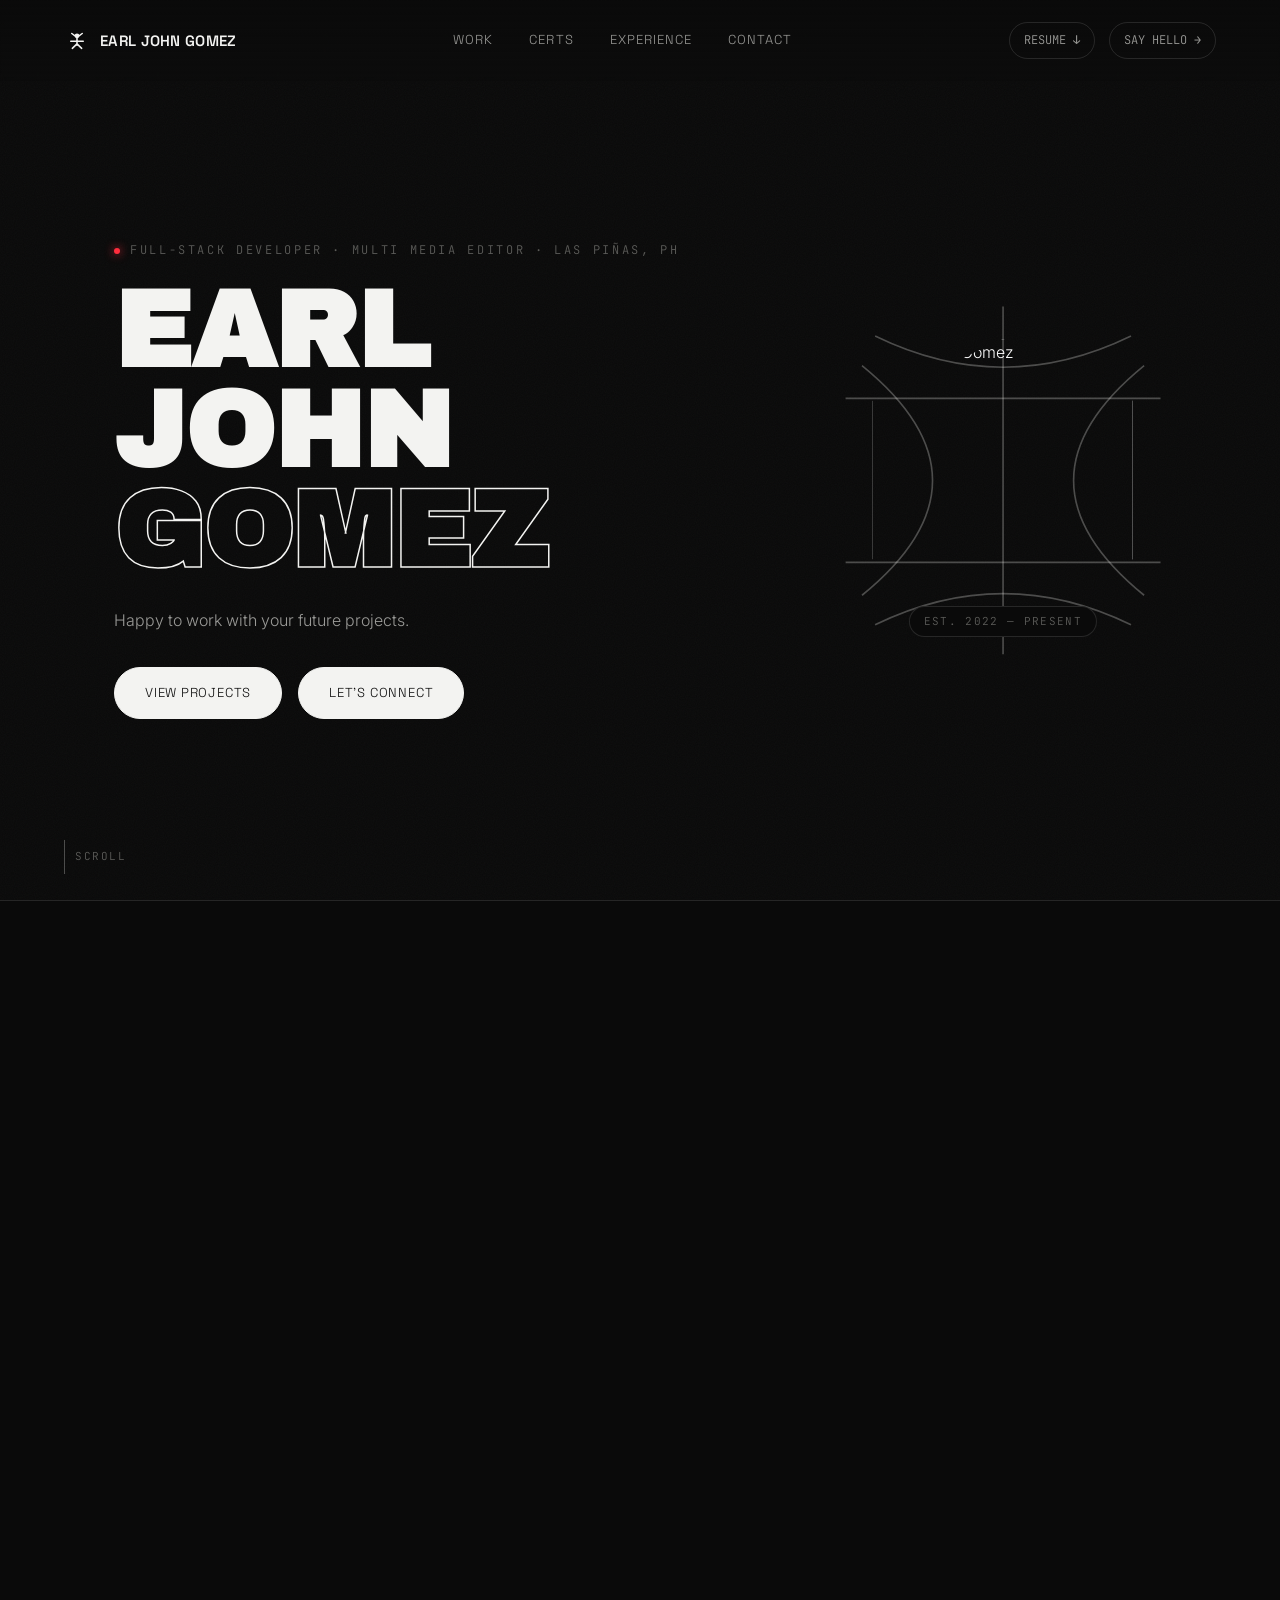
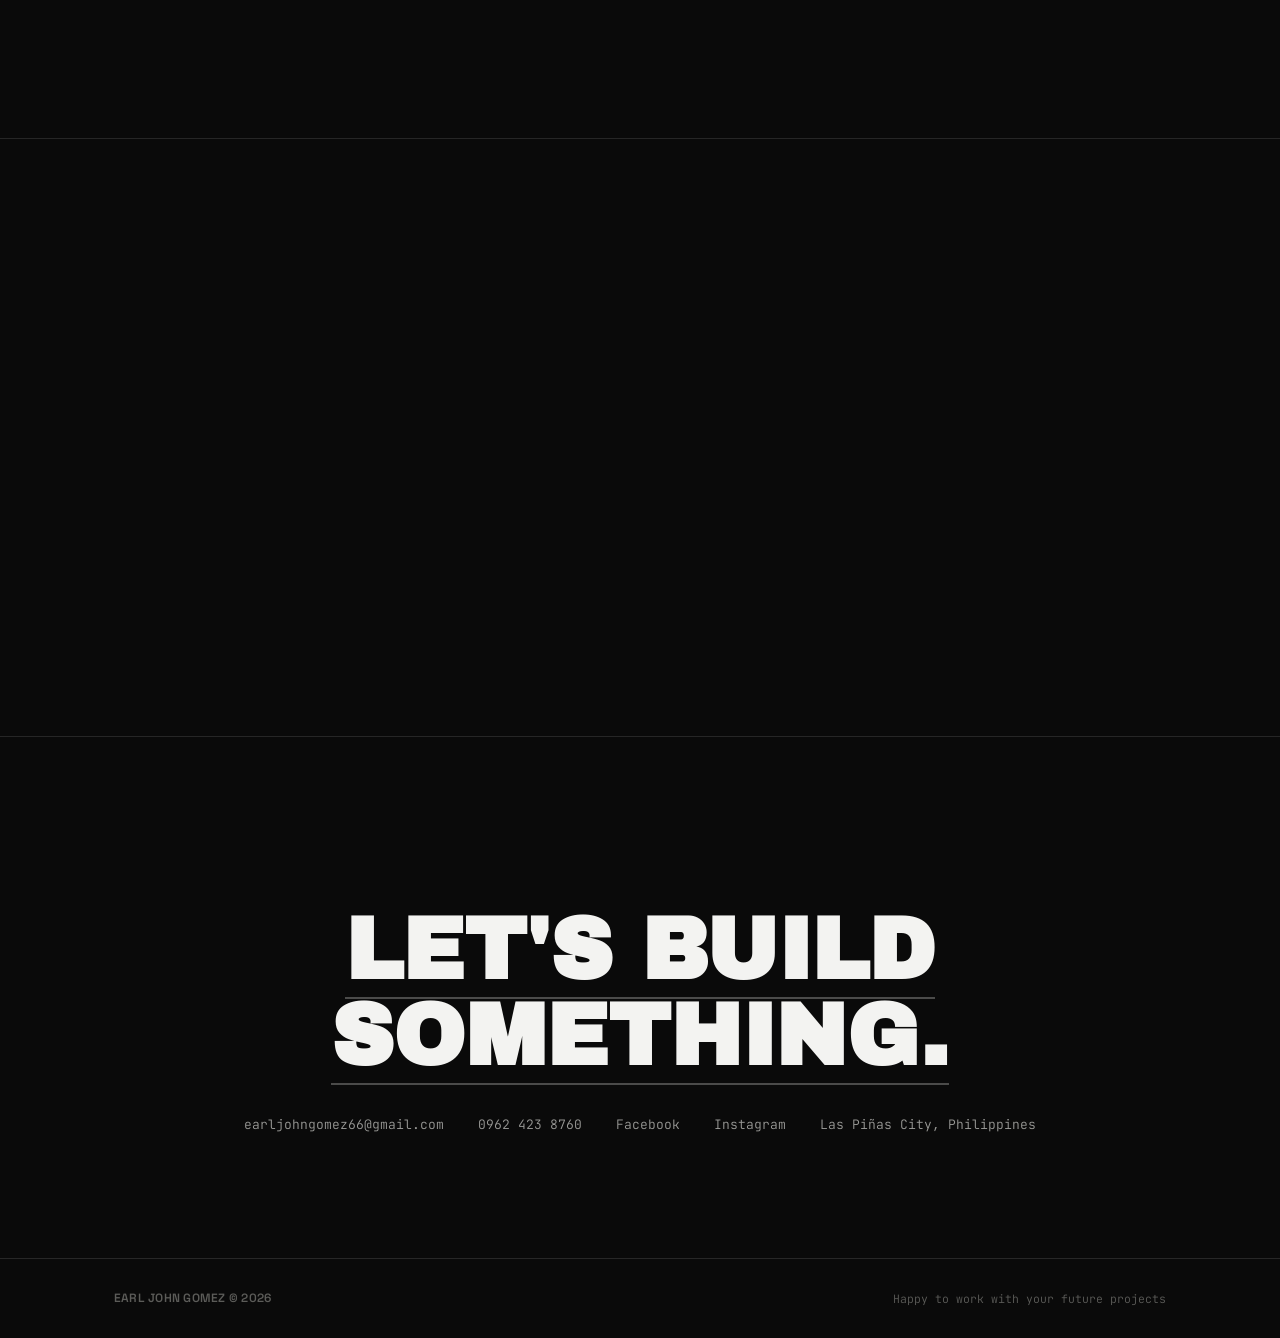
==== portfolio/index.html @ a1e964f6 "fix: sync portfolio folder - remove embedded .git, add index.html and styles.css" ====
<!doctype html>
<html lang="en">
  <head>
    <meta charset="UTF-8" />
    <meta name="viewport" content="width=device-width, initial-scale=1.0" />
    <title>Earl John Gomez — Full-Stack Web Developer</title>
    <meta
      name="description"
      content="Portfolio of Earl John Gomez, full-stack web developer."
    />
    <meta property="og:type" content="website" />
    <meta
      property="og:title"
      content="Earl John Gomez — Full-Stack Web Developer"
    />
    <meta
      property="og:description"
      content="Full-stack developer building responsive web apps, AI-integrated platforms, and backend systems."
    />
    <meta name="twitter:card" content="summary" />
    <meta
      name="twitter:title"
      content="Earl John Gomez — Full-Stack Web Developer"
    />
    <meta
      name="twitter:description"
      content="Full-stack developer building responsive web apps, AI-integrated platforms, and backend systems."
    />
    <link rel="preconnect" href="https://fonts.googleapis.com" />
    <link rel="preconnect" href="https://fonts.gstatic.com" crossorigin />
    <link
      href="https://fonts.googleapis.com/css2?family=Space+Grotesk:wght@400;500;600;700&family=Archivo+Black&family=Inter:wght@300;400;500;600&family=JetBrains+Mono:wght@400;500&display=swap"
      rel="stylesheet"
    />
    <link
      rel="icon"
      href="data:image/svg+xml,%3Csvg xmlns='http://www.w3.org/2000/svg' viewBox='0 0 100 100'%3E%3Crect width='100' height='100' fill='%230a0a0a'/%3E%3Cg stroke='%23f3f3f1' stroke-width='6' fill='none' stroke-linecap='round'%3E%3Cpath d='M50 30 L50 70 M50 40 L30 25 M50 40 L70 25 M50 55 L26 55 M50 55 L74 55 M50 65 L32 82 M50 65 L68 82'/%3E%3Ccircle cx='50' cy='34' r='9' fill='%23f3f3f1' stroke='none'/%3E%3C/g%3E%3C/svg%3E"
    />
    <link rel="stylesheet" href="styles.css" />
  </head>
  <body>
    <canvas id="thread-canvas"></canvas>
    <div class="grain"></div>

    <nav id="nav">
      <a href="#top" class="brand">
        <svg viewBox="0 0 100 100" fill="none">
          <g stroke="currentColor" stroke-width="6" stroke-linecap="round">
            <path
              d="M50 30 L50 70 M50 40 L30 25 M50 40 L70 25 M50 55 L26 55 M50 55 L74 55 M50 65 L32 82 M50 65 L68 82"
            />
            <circle cx="50" cy="34" r="9" fill="currentColor" stroke="none" />
          </g>
        </svg>
        EARL&nbsp;JOHN&nbsp;GOMEZ
      </a>
      <ul class="nav-links">
        <li><a href="#work">Work</a></li>
        <li><a href="#certs">Certs</a></li>
        <li><a href="#experience">Experience</a></li>
        <li><a href="#contact">Contact</a></li>
      </ul>
      <div class="nav-right">
        <a
          href="ATS CV EARL.pdf"
          download
          class="nav-cta"
          id="navResume"
          >RESUME ↓</a
        >
        <a href="mailto:earljohngomez66@gmail.com" class="nav-cta nav-hello"
          >SAY HELLO →</a
        >
        <button
          class="nav-toggle"
          id="navToggle"
          aria-label="Toggle menu"
          aria-expanded="false"
          aria-controls="navDrawer"
        >
          <span></span><span></span><span></span>
        </button>
      </div>
    </nav>

    <div class="nav-overlay" id="navOverlay"></div>
    <aside class="nav-drawer" id="navDrawer" aria-hidden="true">
      <div class="drawer-head">
        <span class="drawer-label">MENU</span>
        <button class="drawer-close" id="drawerClose" aria-label="Close menu">
          ✕
        </button>
      </div>
      <ul class="drawer-links">
        <li><a href="#top">Home</a></li>
        <li><a href="#work">Work</a></li>
        <li><a href="#certs">Certs</a></li>
        <li><a href="#experience">Experience</a></li>
        <li><a href="#digital">Digital Projects</a></li>
        <li><a href="#education">Education</a></li>
        <li><a href="#contact">Contact</a></li>
      </ul>
      <div class="drawer-foot">
        <a
          href="ATS CV EARL.pdf"
          download
          class="btn primary"
          >Download Resume</a
        >
        <a
          href="mailto:earljohngomez66@gmail.com"
          class="btn ghost"
          >Say Hello</a
        >
      </div>
    </aside>

    <header class="hero" id="top">
      <div class="wrap hero-grid">
        <div>
          <p
            class="eyebrow"
            style="animation: fadeUp 0.8s var(--ease) forwards"
          >
            <span class="dot"></span> FULL-STACK DEVELOPER · Multi media editor · LAS PIÑAS, PH
          </p>
          <h1>
            <span class="line"><span>EARL JOHN</span></span>
            <span class="line"><span>GOMEZ</span></span>
          </h1>
          <p class="hero-sub">
            Happy to work with your future projects.
          </p>
          <div class="hero-actions">
            <a href="#work" class="btn primary">View Projects</a>
            <a href="https://www.facebook.com/itsm3earljohn/" class="btn primary">Let's Connect</a>
          </div>
        </div>

        <div class="hero-portrait">
          <svg
            class="web-frame"
            viewBox="0 0 200 220"
            xmlns="http://www.w3.org/2000/svg"
          >
            <path class="draw" d="M100 4 L100 216" />
            <path class="draw" d="M4 60 L196 60" />
            <path class="draw" d="M4 160 L196 160" />
            <path class="draw" d="M22 22 Q100 60 178 22" />
            <path class="draw" d="M22 198 Q100 160 178 198" />
            <path class="draw" d="M14 40 Q100 110 14 180" />
            <path class="draw" d="M186 40 Q100 110 186 180" />
          </svg>
          <div class="portrait-clip">
            <img
              src="image/profile.png"
              alt="Earl John Gomez"
            />
          </div>
          <span class="portrait-tag">EST. 2022 — PRESENT</span>
        </div>
      </div>

      <div class="scroll-cue"><span class="bar"></span> SCROLL</div>
    </header>

    <section class="pad hairline" id="about">
      <div class="wrap">
        <div class="sec-head" data-reveal>
          <div>
            <span class="sec-num">01 — ABOUT</span>
            <h2 class="sec-title">Profile</h2>
          </div>
          <p class="sec-desc">
            A quick read on how I work and what I bring to a build.
          </p>
        </div>
        <div class="about-grid">
          <div data-reveal>
            <p>
              I’m a <strong>   web developer and multi media editor </strong>
             who builds easy-to-use websites and digital tools that help businesses run smoother. 
              Whether it’s creating a custom online booking system, an automated grading tool,
              or a smooth checkout process, I bridge the gap between technical design and great user experience.
              I bring a strong eye for design, a knack for solving complex problems, 
              and a proven track record of delivering under pressure.
            </p>

            
            <div class="stat-row">
              <div class="stat">
                <div class="num">4+</div>
                <div class="lbl">Shipped Systems</div>
              </div>
              <div class="stat">
                <div class="num">3</div>
                <div class="lbl">Certifications</div>
              </div>
              <div class="stat">
                <div class="num">15+</div>
                <div class="lbl">Tools &amp; Stacks</div>
              </div>
            </div>
          </div>

          <div class="skill-cols" data-reveal>
            <div class="skill-cat">
              <h4>Frontend</h4>
              <div class="tag-list">
                <span class="tag">HTML5</span><span class="tag">CSS3</span
                ><span class="tag">JavaScript (ES6+)</span
                ><span class="tag">TypeScript</span
                ><span class="tag">React.js</span
                ><span class="tag">Next.js</span
                ><span class="tag">Tailwind CSS</span
                ><span class="tag">Webpack</span>
              </div>
            </div>
            <div class="skill-cat">
              <h4>Backend &amp; DB</h4>
              <div class="tag-list">
                <span class="tag">PHP</span><span class="tag">Node.js</span
                ><span class="tag">Express.js</span
                ><span class="tag">NestJS</span><span class="tag">Laravel</span
                ><span class="tag">Python</span><span class="tag">Java</span
                ><span class="tag">FastAPI</span><span class="tag">MySQL</span>
              </div>
            </div>
            <div class="skill-cat">
              <h4>AI &amp; API</h4>
              <div class="tag-list">
                <span class="tag">REST APIs</span
                ><span class="tag">OpenAI API</span
                ><span class="tag">AI Chatbots</span
                ><span class="tag">LangChain</span
                ><span class="tag">TensorFlow</span
                ><span class="tag">PyTorch</span>
              </div>
            </div> 
            <div class="skill-cat">
              <h4>Tools &amp; Design</h4>
              <div class="tag-list">
                <span class="tag">Git / GitHub</span
                ><span class="tag">VS Code</span
                ><span class="tag">WordPress</span
                ><span class="tag">Webflow</span><span class="tag">Bubble</span
                ><span class="tag">Figma-grade UI/UX</span
                ><span class="tag">Photoshop</span>
                <span class="tag">Capcut</span
                ><span class="tag">Canva</span
                ><span class="tag">Adobe Premiere</span
                ><span class="tag">Adobe After Effects</span
                ><span class="tag">Adobe Illustrator</span>
              </div>
            </div>
          </div>
        </div>
      </div>
    </section>

    <section class="pad hairline" id="work">
      <div class="wrap">
        <div class="sec-head" data-reveal>
          <div>
            <span class="sec-num">02 — SELECTED WORK</span>
            <h2 class="sec-title">Projects</h2>
          </div>
          <p class="sec-desc">
            Drag, scroll, or use the arrows — four systems built end to end.
          </p>
        </div>

        <div class="carousel-shell" data-reveal>
          <div class="carousel-track" id="projTrack">
            <article class="proj-card">
              <div class="proj-top">
                <span class="proj-id">SYS / 01</span
                ><span class="proj-role">Full-Stack Developer</span>
              </div>
              <img
                class="proj-img"
                src="image/heritage.png"
                alt="Heritage Park Taguig Management System"
              />
              <h3>Heritage Park Taguig Management System</h3>
              <p class="proj-desc">
                Architected a full-stack web app to streamline park operations
                and record management, with a responsive interface built for
                both desktop and mobile.
              </p>
              <ul class="proj-points">
                <li>
                  Designed a responsive frontend with Tailwind CSS for optimal
                  cross-device viewing
                </li>
                <li>
                  Implemented backend logic for database management and data
                  retrieval
                </li>
                <li>Built secure user interaction flows across the platform</li>
              </ul>
              <div class="proj-stack">
                <span>PHP</span><span>JavaScript</span><span>MySQL</span
                ><span>Tailwind CSS</span>
              </div>
            </article>

            <article class="proj-card">
              <div class="proj-top">
                <span class="proj-id">SYS / 02</span
                ><span class="proj-role">Full-Stack Developer</span>
              </div>
              <img
                class="proj-img"
                src="image/stdom.png"
                alt="Student Health Record & Admin Analytics System"
              />
              <h3>Student Health Record &amp; Admin Analytics System</h3>
              <p class="proj-desc">
                An interactive analytics dashboard for medical staff and
                administrators, built around institutional color branding and
                dynamic metrics.
              </p>
              <ul class="proj-points">
                <li>
                  Designed the dashboard interface with Tailwind CSS and
                  JavaScript
                </li>
                <li>
                  Configured PHP/MySQL backend routes to pull dynamic metrics
                </li>
                <li>
                  Integrated role-based documentation and system security access
                </li>
              </ul>
              <div class="proj-stack">
                <span>PHP</span><span>MySQL</span><span>Tailwind CSS</span
                ><span>JavaScript</span>
              </div>
            </article>

            <article class="proj-card">
              <div class="proj-top">
                <span class="proj-id">SYS / 03</span
                ><span class="proj-role">Full-Stack Developer</span>
              </div>
              <img
                class="proj-img"
                src="image/roma.png"
                alt="Online Booking System — ROMA Tours Corp."
              />
              <h3> ROMA Online Booking (Online Bus Ticket Reservation System)</h3>
              <p class="proj-desc">
                A web-based bus booking platform for real-time availability,
                schedules, and driver details, with an AI layer on top for
                customer support.
              </p>
              <ul class="proj-points">
                <li>
                  Integrated an AI chatbot for real-time schedule, fare, and
                  bus-type queries
                </li>
                <li>
                  Built a sales analytics dashboard with dynamic charts and
                  moving averages
                </li>
                <li>
                  Automated printable receipts and email notifications for
                  approved bookings
                </li>
              </ul>
              <div class="proj-stack">
                <span>PHP</span><span>MySQL</span><span>XAMPP</span
                ><span>AI Chatbot</span>
              </div>
            </article>

            <article class="proj-card">
              <div class="proj-top">
                <span class="proj-id">SYS / 04</span
                ><span class="proj-role">Full-Stack Developer</span>
              </div>

              <h3>Online Grading Management System — AZGH College</h3>
              <p class="proj-desc">
                A grading system automating grade computation across Performance
                Tasks, Written Works, and Examinations for an entire college.
              </p>
              <ul class="proj-points">
                <li>
                  Automated grade computation and email notifications to
                  students
                </li>
                <li>
                  Designed an accessible, user-friendly frontend interface
                </li>
                <li>
                  Built with maintainability for non-technical administrators in
                  mind
                </li>
              </ul>
              <div class="proj-stack">
                <span>PHP</span><span>XAMPP</span><span>HTML5</span
                ><span>Tailwind CSS</span>
              </div>
            </article>
          </div>
          <div class="carousel-controls">
            <div class="car-track-index">
              <div class="track-bar"><em id="projFill"></em></div>
              <span class="track-label"
                >TRACKING <b id="projCount">01</b> / 04</span
              >
            </div>
            <div class="car-arrows">
              <button
                class="car-arrow"
                id="projPrev"
                aria-label="Previous project"
              >
                <svg
                  viewBox="0 0 24 24"
                  fill="none"
                  stroke="currentColor"
                  stroke-width="2"
                >
                  <path d="M15 18l-6-6 6-6" />
                </svg>
              </button>
              <button class="car-arrow" id="projNext" aria-label="Next project">
                <svg
                  viewBox="0 0 24 24"
                  fill="none"
                  stroke="currentColor"
                  stroke-width="2"
                >
                  <path d="M9 18l6-6-6-6" />
                </svg>
              </button>
            </div>
          </div>
        </div>
      </div>
    </section>

    <section class="pad hairline" id="certs">
      <div class="wrap">
        <div class="sec-head" data-reveal>
          <div>
            <span class="sec-num">03 — CREDENTIALS</span>
            <h2 class="sec-title">Certifications</h2>
          </div>
          <p class="sec-desc">
             Certifications, verified and linked.
          </p>
        </div>

        <div class="carousel-shell" data-reveal>
          <div class="carousel-track" id="certTrack">
            <article class="cert-card">
              <div class="cert-icon">
                <svg viewBox="0 0 24 24" fill="none" stroke-width="1.4">
                  <path
                    d="M12 15l-5.5 3 1-6L3 8l6-.7L12 2l3 5.3L21 8l-4.5 4 1 6z"
                  />
                </svg>
              </div>
              <img
                class="cert-img"
                src="image/python.png"
                alt="Python Certification Badge"  
              />
              <h4>Python</h4>
              <a
                class="cert-link"
                href="https://freecodecamp.org/certification/fccaada7d45-00a6-4feb-a757-d51238c2ebea/python-v9"
                target="_blank"
                rel="noopener"
                >View credential
                <svg
                  viewBox="0 0 24 24"
                  fill="none"
                  stroke="currentColor"
                  stroke-width="2"
                >
                  <path d="M7 17L17 7M7 7h10v10" /></svg
              ></a>
            </article>

            <article class="cert-card">
              <div class="cert-icon">
                <svg viewBox="0 0 24 24" fill="none" stroke-width="1.4">
                  <path
                    d="M12 15l-5.5 3 1-6L3 8l6-.7L12 2l3 5.3L21 8l-4.5 4 1 6z"
                  />
                </svg>
              </div>
               <img
                class="cert-img"
                src="image/rwd.png"
                alt="Responsive Web Design Certification Badge"  
              />
              <h4>Responsive Web Design</h4>
              <a
                class="cert-link"
                href="https://freecodecamp.org/certification/fccaada7d45-00a6-4feb-a757-d51238c2ebea/responsive-web-design-v9"
                target="_blank"
                rel="noopener"
                >View credential
                <svg
                  viewBox="0 0 24 24"
                  fill="none"
                  stroke="currentColor"
                  stroke-width="2"
                >
                  <path d="M7 17L17 7M7 7h10v10" /></svg
              ></a>
            </article>

            <article class="cert-card">
              <div class="cert-icon">
                <svg viewBox="0 0 24 24" fill="none" stroke-width="1.4">
                  <path
                    d="M12 15l-5.5 3 1-6L3 8l6-.7L12 2l3 5.3L21 8l-4.5 4 1 6z"
                  />
                </svg>
              </div>
                            <img
                class="cert-img"
                src="image/java.png"
                alt="JavaScript Certification Badge"  
              />
              <h4>JavaScript Algorithms &amp; Data Structures</h4>
              <a
                class="cert-link"
                href="https://freecodecamp.org/certification/fccaada7d45-00a6-4feb-a757-d51238c2ebea/javascript-v9"
                target="_blank"
                rel="noopener"
                >View credential
                <svg
                  viewBox="0 0 24 24"
                  fill="none"
                  stroke="currentColor"
                  stroke-width="2"
                >
                  <path d="M7 17L17 7M7 7h10v10" /></svg
              ></a>
            </article>
          </div>
          <div class="carousel-controls">
            <div class="car-track-index">
              <div class="track-bar"><em id="certFill"></em></div>
              <span class="track-label"
                >TRACKING <b id="certCount">01</b> / 03</span
              >
            </div>
            <div class="car-arrows">
              <button
                class="car-arrow"
                id="certPrev"
                aria-label="Previous certificate"
              >
                <svg
                  viewBox="0 0 24 24"
                  fill="none"
                  stroke="currentColor"
                  stroke-width="2"
                >
                  <path d="M15 18l-6-6 6-6" />
                </svg>
              </button>
              <button
                class="car-arrow"
                id="certNext"
                aria-label="Next certificate"
              >
                <svg
                  viewBox="0 0 24 24"
                  fill="none"
                  stroke="currentColor"
                  stroke-width="2"
                >
                  <path d="M9 18l6-6-6-6" />
                </svg>
              </button>
            </div>
          </div>
        </div>
      </div>
    </section>

        <section class="pad hairline" id="experience">
      <div class="wrap">
        <div class="sec-head" data-reveal>
          <div>
            <span class="sec-num">04 — BACKGROUND</span>
            <h2 class="sec-title">Experience / Seminar</h2>
          </div>
          <p class="sec-desc">
             Experience and seminar participation.
          </p>
        </div>

        <div class="carousel-shell" data-reveal>
          <div class="carousel-track" id="expTrack">
            <article class="cert-card">
              <h4>Web Development Engineer Intern</h4>
              <span class="exp-period">2026 — 2026</span>
              <span class="exp-org">St. Dominic College of Asia — ICT Department</span>
              <p>Built and maintained responsive user interfaces using HTML5, Tailwind CSS, JavaScript, and PHP, while integrating APIs, managing MySQL databases, authoring technical documentation, and performing cross-viewport debugging.</p>
            </article>

            <article class="cert-card">
              <h4>Club Promoter & Host</h4>
              <span class="exp-period">2024 - 2025</span>
              <span class="exp-org">Various Locations (Quezon City, Poblacion, Malate)</span>
              <p>Promoted nightlife events and hosted club nights. Engaged with audiences to enhance event turnout and customer experience, and maintained active promotion through social platforms.</p>
            </article>

             <article class="cert-card">
              <h4>Bimbo's Coffee Shop, Las Piñas</h4>
              <span class="exp-period">2026 — 2026</span>
              <span class="exp-org">Barista / Graphic Designer</span>
              <p>Started as a barista and was promoted to graphic designer. Designed product promotional materials, posters, and edited videos for marketing, helping improve the brand's visual identity.</p>
            </article>

            <article class="cert-card">
                <img
                class="cert-img"
                src="image/block.jpg"
                alt="The BLOKC Seminar Badge"
              />
              <h4>The BLOKC Seminar</h4>
              <span class="exp-period">April 2025</span>
              <span class="exp-org">Blockchain Technology</span>
            </article>

            <article class="cert-card">
                <img
                class="cert-img"
                src="image/daytona.jpg"
                alt="Daytona Seminar Badge"
              />
              <h4>Daytona Seminar</h4>
              <span class="exp-period">August 2024</span>
              <span class="exp-org">Technical Support Staff</span>
            </article>

            <article class="cert-card">
                <img
                class="cert-img"
                src="image/github.jpg"
                alt="GitHub Seminar Badge"
              />
              <h4>GitHub Seminar</h4>
              <span class="exp-period">October 2025</span>
              <span class="exp-org">Technical Support Staff</span>
            </article>

          </div>
          <div class="carousel-controls">
            <div class="car-track-index">
              <div class="track-bar"><em id="expFill"></em></div>
              <span class="track-label"
                >TRACKING <b id="expCount">01</b> / 06</span
              >
            </div>
            <div class="car-arrows">
              <button
                class="car-arrow"
                id="expPrev"
                aria-label="Previous experience"
              >
                <svg
                  viewBox="0 0 24 24"
                  fill="none"
                  stroke="currentColor"
                  stroke-width="2"
                >
                  <path d="M15 18l-6-6 6-6" />
                </svg>
              </button>
              <button
                class="car-arrow"
                id="expNext"
                aria-label="Next experience"
              >
                <svg
                  viewBox="0 0 24 24"
                  fill="none"
                  stroke="currentColor"
                  stroke-width="2"
                >
                  <path d="M9 18l6-6-6-6" />
                </svg>
              </button>
            </div>
          </div>
        </div>
      </div>
    </section>

    <section class="pad hairline" id="digital">
      <div class="wrap">
        <div class="sec-head" data-reveal>
          <div>
            <span class="sec-num">05 — DIGITAL</span>
            <h2 class="sec-title">Digital Projects</h2>
          </div>
          <p class="sec-desc">
             Brand design, menu layouts, and promotional materials.
          </p>
        </div>

        <div class="carousel-shell" data-reveal>
          <div class="carousel-track" id="digTrack"></div>
          <div class="carousel-controls">
            <div class="car-track-index">
              <div class="track-bar"><em id="digFill"></em></div>
              <span class="track-label"
                >TRACKING <b id="digCount">01</b> / 05</span
              >
            </div>
            <div class="car-arrows">
              <button
                class="car-arrow"
                id="digPrev"
                aria-label="Previous digital project"
              >
                <svg
                  viewBox="0 0 24 24"
                  fill="none"
                  stroke="currentColor"
                  stroke-width="2"
                >
                  <path d="M15 18l-6-6 6-6" />
                </svg>
              </button>
              <button
                class="car-arrow"
                id="digNext"
                aria-label="Next digital project"
              >
                <svg
                  viewBox="0 0 24 24"
                  fill="none"
                  stroke="currentColor"
                  stroke-width="2"
                >
                  <path d="M9 18l6-6-6-6" />
                </svg>
              </button>
            </div>
          </div>
        </div>
      </div>
    </section>

    <section class="pad hairline" id="education">
      <div class="wrap">
        <div class="sec-head" data-reveal>
          <div>
            <span class="sec-num">06 — EDUCATION</span>
            <h2 class="sec-title">Education</h2>
          </div>
        </div>
        <div class="edu-grid" data-reveal>
          <div class="edu-card">
            <span class="edu-year">2022 — 2026</span>
            <h4>Dr. Filemon C. Aguilar Memorial College, Las Piñas</h4>
            <p>Bachelor of Science in Information Systems (BSIS)</p>
            <p>PSITE Head Programmer since 2023-2026</p>
            <p>Academic achiever 2024-2025</p>
          </div>
          <div class="edu-card">
            <span class="edu-year">2020 — 2022</span>
            <h4>Zarate College</h4>
            <p>Senior High School Graduate</p>
            <p>ICT Top 5  Programmer Grade 11&12 </p>
            <p>Best in Research 2021-2022</p>
          </div>
          <div class="edu-card">
            <span class="edu-year">2016 — 2020</span>
            <h4>Captain Albert Aguilar National High School</h4>
            <p>High School Graduate</p>
            <p>ICT top achiever since grade 8 to 10</p>
          </div>
        </div>
      </div>
    </section>

    <section class="hairline" id="contact">
      <div class="wrap contact-inner">
        <p class="eyebrow"><span class="dot"></span> 07 — CONTACT</p>
        <h2 class="contact-title">
          <a href="mailto:earljohngomez66@gmail.com"
            >Let's build<br />something.</a
          >
        </h2>
        <div class="contact-meta">
          <a href="mailto:earljohngomez66@gmail.com"
            id="emailLink"
            data-email="earljohngomez66@gmail.com">earljohngomez66@gmail.com
          </a>
          <a href="tel:+639624238760"
          id="phoneLink">0962 423 8760</a>
          <a href="https://www.facebook.com/earljohngomez66"
            id="facebooklink"
            target="_blank"
            rel="noopener noreferrer"
            >Facebook</a
          >
                    <a href="https://www.instagram.com/earljohngomez66"
            id="Instagramlink"
            target="_blank"
            rel="noopener noreferrer"
            >Instagram</a
          >
          <span>Las Piñas City, Philippines</span>
        </div>
        <p
          id="copyToast"
          style="
            margin-top: 16px;
            font-family: var(--mono);
            font-size: 11px;
            color: var(--fg-faint);
            opacity: 0;
            transition: opacity 0.3s;
          "
        >
          Email copied to clipboard
        </p>
      </div>
    </section>

    <footer>
      <div class="wrap foot-row">
        <span class="brand">EARL JOHN GOMEZ © 2026</span>
        <span>Happy to work with your future projects</span>
      </div>
    </footer>

    <script src="script.js"></script>
  </body>
</html>
---- portfolio/styles.css ----
:root {
  --bg: #0a0a0a;
  --bg-soft: #131313;
  --panel: #161616;
  --line: rgba(243, 243, 241, 0.12);
  --line-strong: rgba(243, 243, 241, 0.28);
  --fg: #f3f3f1;
  --fg-dim: #9a9a97;
  --fg-faint: #5c5c59;
  --accent: #ff2d3d;
  --accent-dim: rgba(255, 45, 61, 0.35);
  --display: "Archivo Black", "Space Grotesk", sans-serif;
  --head: "Space Grotesk", sans-serif;
  --body: "Inter", sans-serif;
  --mono: "JetBrains Mono", monospace;
  --ease: cubic-bezier(0.16, 0.84, 0.44, 1);
}
* {
  margin: 0;
  padding: 0;
  box-sizing: border-box;
}
html {
  scroll-behavior: smooth;
}
::selection {
  background: var(--fg);
  color: var(--bg);
}
body {
  background: var(--bg);
  color: var(--fg);
  font-family: var(--body);
  font-weight: 300;
  line-height: 1.55;
  overflow-x: hidden;
  cursor: default;
}
a {
  color: inherit;
  text-decoration: none;
}
img {
  max-width: 100%;
  display: block;
}
ul {
  list-style: none;
}
button {
  font-family: inherit;
  cursor: pointer;
}

/* ---------- background thread canvas ---------- */
#thread-canvas {
  position: fixed;
  inset: 0;
  width: 100vw;
  height: 100vh;
  pointer-events: none;
  z-index: 1;
  mix-blend-mode: screen;
  opacity: 0.55;
}
.grain {
  position: fixed;
  inset: 0;
  z-index: 2;
  pointer-events: none;
  opacity: 0.035;
  background-image: url("data:image/svg+xml,%3Csvg xmlns='http://www.w3.org/2000/svg' width='120' height='120'%3E%3Cfilter id='n'%3E%3CfeTurbulence type='fractalNoise' baseFrequency='0.9' numOctaves='2' stitchTiles='stitch'/%3E%3C/filter%3E%3Crect width='100%25' height='100%25' filter='url(%23n)'/%3E%3C/svg%3E");
}

section,
header,s
footer {
  position: relative;
  z-index: 3;
}

.wrap {
  max-width: 1180px;
  margin: 0 auto;
  padding: 0 clamp(24px, 5vw, 64px);
}

/* ---------- nav ---------- */
nav {
  position: fixed;
  top: 0;
  left: 0;
  right: 0;
  z-index: 50;
  display: flex;
  align-items: center;
  justify-content: space-between;
  padding: 22px clamp(24px, 5vw, 64px);
  background: linear-gradient(
    to bottom,
    rgba(10, 10, 10, 0.92),
    rgba(10, 10, 10, 0)
  );
  backdrop-filter: blur(2px);
  transition:
    padding 0.4s var(--ease),
    background 0.4s var(--ease);
}
nav.scrolled {
  padding: 14px clamp(24px, 5vw, 64px);
  background: rgba(10, 10, 10, 0.86);
  border-bottom: 1px solid var(--line);
}
.brand {
  display: flex;
  align-items: center;
  gap: 10px;
  font-family: var(--head);
  font-weight: 600;
  letter-spacing: 0.02em;
  font-size: 15px;
}
.brand svg {
  width: 26px;
  height: 26px;
  flex-shrink: 0;
}
.nav-links {
  display: flex;
  gap: 36px;
  font-family: var(--head);
  font-size: 13px;
  letter-spacing: 0.08em;
  text-transform: uppercase;
}
.nav-links a {
  position: relative;
  color: var(--fg-dim);
  transition: color 0.3s;
  padding: 4px 0;
}
.nav-links a::after {
  content: "";
  position: absolute;
  left: 0;
  bottom: 0;
  height: 1px;
  width: 0;
  background: var(--accent);
  transition: width 0.35s var(--ease);
}
.nav-links a:hover {
  color: var(--fg);
}
.nav-links a:hover::after {
  width: 100%;
}
.nav-cta {
  display: flex;
  align-items: center;
  gap: 4px;
  font-family: var(--mono);
  font-size: 12px;
  color: var(--fg-dim);
  border: 1px solid var(--line);
  padding: 8px 14px;
  border-radius: 999px;
  transition: 0.3s var(--ease);
}
.nav-cta:hover {
  border-color: var(--fg);
  color: var(--fg);
  background: rgba(255, 255, 255, 0.04);
}
/* ---------- nav-right ---------- */
.nav-right {
  display: flex;
  align-items: center;
  gap: 14px;
}

/* ---------- mobile hamburger ---------- */
.nav-toggle {
  display: none;
  width: 44px;
  height: 44px;
  border: 1px solid var(--line);
  border-radius: 10px;
  flex-direction: column;
  align-items: center;
  justify-content: center;
  gap: 5px;
  transition: 0.3s var(--ease);
}
.nav-toggle span {
  display: block;
  width: 18px;
  height: 2px;
  background: var(--fg);
  border-radius: 2px;
  transition: 0.35s var(--ease);
}
.nav-toggle.active span:nth-child(1) {
  transform: translateY(7px) rotate(45deg);
}
.nav-toggle.active span:nth-child(2) {
  opacity: 0;
}
.nav-toggle.active span:nth-child(3) {
  transform: translateY(-7px) rotate(-45deg);
}

.nav-overlay {
  position: fixed;
  inset: 0;
  z-index: 60;
  background: rgba(5, 5, 5, 0.6);
  backdrop-filter: blur(3px);
  opacity: 0;
  visibility: hidden;
  transition: opacity 0.4s var(--ease), visibility 0.4s;
}
.nav-overlay.open {
  opacity: 1;
  visibility: visible;
}

.nav-drawer {
  position: fixed;
  top: 0;
  right: 0;
  bottom: 0;
  z-index: 70;
  width: min(340px, 86vw);
  background: var(--bg-soft);
  border-left: 1px solid var(--line);
  padding: calc(28px + env(safe-area-inset-top, 0px)) 30px 30px;
  display: flex;
  flex-direction: column;
  transform: translateX(105%);
  transition: transform 0.5s var(--ease);
  overscroll-behavior: contain;
  overflow-y: auto;
}
.nav-drawer.open {
  transform: translateX(0);
}
.drawer-head {
  display: flex;
  align-items: center;
  justify-content: space-between;
  margin-bottom: 34px;
}
.drawer-label {
  font-family: var(--mono);
  font-size: 11px;
  letter-spacing: 0.22em;
  color: var(--fg-faint);
}
.drawer-close {
  width: 40px;
  height: 40px;
  font-size: 16px;
  color: var(--fg-dim);
  border: 1px solid var(--line);
  border-radius: 50%;
  transition: 0.3s;
}
.drawer-close:hover {
  color: var(--fg);
  border-color: var(--fg);
}
.drawer-links {
  display: flex;
  flex-direction: column;
  gap: 6px;
}
.drawer-links a {
  display: flex;
  align-items: center;
  justify-content: space-between;
  padding: 15px 4px;
  font-family: var(--head);
  font-size: 20px;
  font-weight: 600;
  color: var(--fg);
  border-bottom: 1px solid var(--line);
  transition: 0.3s;
}
.drawer-links a::after {
  content: "→";
  color: var(--fg-faint);
  font-size: 15px;
  transition: 0.3s;
}
.drawer-links a:hover {
  color: var(--accent);
  padding-left: 10px;
}
.drawer-links a:hover::after {
  color: var(--accent);
}
.drawer-foot {
  margin-top: auto;
  display: flex;
  flex-direction: column;
  gap: 12px;
  padding-top: 34px;
}

/* ---------- hero ---------- */
.hero {
  min-height: 100svh;
  display: flex;
  flex-direction: column;
  justify-content: center;
  padding-top: 120px;
  padding-bottom: 60px;
  position: relative;
}
.eyebrow {
  font-family: var(--mono);
  font-size: 12px;
  letter-spacing: 0.22em;
  text-transform: uppercase;
  color: var(--fg-faint);
  display: flex;
  align-items: center;
  gap: 10px;
  margin-bottom: 22px;
  opacity: 0;
}
.eyebrow .dot {
  width: 6px;
  height: 6px;
  border-radius: 50%;
  background: var(--accent);
  box-shadow: 0 0 10px var(--accent);
  animation: pulse 2s infinite ease-in-out;
}
@keyframes pulse {
  0%,
  100% {
    opacity: 1;
  }
  50% {
    opacity: 0.25;
  }
}

.hero-grid {
  display: grid;
  grid-template-columns: 1.35fr 0.65fr;
  gap: 48px;
  align-items: center;
}
.hero h1 {
  font-family: var(--display);
  font-size: clamp(48px, 8.4vw, 118px);
  line-height: 0.93;
  letter-spacing: -0.01em;
  text-transform: uppercase;
}
.hero h1 .line {
  display: block;
  overflow: hidden;
}
.hero h1 .line span {
  display: block;
  transform: translateY(110%);
  animation: riseUp 0.9s var(--ease) forwards;
}
.hero h1 .line:nth-child(2) span {
  animation-delay: 0.08s;
  color: transparent;
  -webkit-text-stroke: 1.5px var(--fg);
}
.hero h1 .line:nth-child(3) span {
  animation-delay: 0.16s;
}
@keyframes riseUp {
  to {
    transform: translateY(0);
  }
}

.hero-sub {
  margin-top: 26px;
  max-width: 480px;
  color: var(--fg-dim);
  font-size: 16px;
  opacity: 0;
  animation: fadeUp 0.8s var(--ease) forwards;
  animation-delay: 0.55s;
}
.hero-actions {
  margin-top: 34px;
  display: flex;
  gap: 16px;
  flex-wrap: wrap;
  opacity: 0;
  animation: fadeUp 0.8s var(--ease) forwards;
  animation-delay: 0.7s;
}
@keyframes fadeUp {
  from {
    opacity: 0;
    transform: translateY(14px);
  }
  to {
    opacity: 1;
    transform: translateY(0);
  }
}

.btn {
  font-family: var(--head);
  font-size: 13px;
  letter-spacing: 0.06em;
  text-transform: uppercase;
  padding: 15px 30px;
  border-radius: 999px;
  border: 1px solid var(--fg);
  display: inline-flex;
  align-items: center;
  gap: 8px;
  transition: 0.35s var(--ease);
}
.btn.primary {
  background: var(--fg);
  color: var(--bg);
}
.btn.primary:hover {
  background: var(--accent);
  border-color: var(--accent);
  color: #fff;
  transform: translateY(-2px);
}
.btn.ghost {
  color: var(--fg);
  border-color: var(--line-strong);
}
.btn.ghost:hover {
  border-color: var(--fg);
  background: rgba(255, 255, 255, 0.05);
  transform: translateY(-2px);
}

/* ---------- body state ---------- */
body.menu-open {
  overflow: hidden;
}

/* ---------- experience period / org ---------- */
.exp-period {
  display: block;
  font-family: var(--mono);
  font-size: 12px;
  color: var(--fg-faint);
  margin: 4px 0;
}
.exp-org {
  display: block;
  font-family: var(--head);
  font-size: 13px;
  color: var(--fg-dim);
  margin-bottom: 8px;
}

.hero-portrait {
  position: relative;
  justify-self: center;
  width: min(320px, 80%);
  aspect-ratio: 1/1.08;
  opacity: 0;
  animation: fadeIn 1.1s var(--ease) forwards;
  animation-delay: 0.3s;
}
@keyframes fadeIn {
  to {
    opacity: 1;
  }
}
.hero-portrait svg.web-frame {
  position: absolute;
  inset: -14%;
  width: 128%;
  height: 128%;
  z-index: 0;
}
.hero-portrait svg.web-frame path {
  stroke: var(--line-strong);
  stroke-width: 1;
  fill: none;
}
.hero-portrait svg.web-frame path.draw {
  stroke-dasharray: 600;
  stroke-dashoffset: 600;
  animation: draw 2.2s var(--ease) forwards;
  animation-delay: 0.4s;
}
@keyframes draw {
  to {
    stroke-dashoffset: 0;
  }
}
.portrait-clip {
  position: relative;
  z-index: 1;
  width: 100%;
  height: 100%;
  overflow: hidden;
  clip-path: polygon(
    50% 0%,
    100% 22%,
    100% 78%,
    50% 100%,
    0% 78%,
    0% 22%
  );
  border: 1px solid var(--line-strong);
  filter: grayscale(1) contrast(1.08);
}
.portrait-clip img {
  width: 100%;
  height: 100%;
  object-fit: cover;
}
.portrait-tag {
  position: absolute;
  bottom: -16px;
  left: 50%;
  transform: translateX(-50%);
  font-family: var(--mono);
  font-size: 11px;
  letter-spacing: 0.12em;
  color: var(--fg-faint);
  background: var(--bg);
  padding: 6px 14px;
  border: 1px solid var(--line);
  border-radius: 999px;
  white-space: nowrap;
  z-index: 2;
}

.scroll-cue {
  position: absolute;
  bottom: 26px;
  left: clamp(24px, 5vw, 64px);
  display: flex;
  align-items: center;
  gap: 10px;
  font-family: var(--mono);
  font-size: 11px;
  letter-spacing: 0.14em;
  color: var(--fg-faint);
  text-transform: uppercase;
}
.scroll-cue .bar {
  width: 1px;
  height: 34px;
  background: var(--line-strong);
  position: relative;
  overflow: hidden;
}
.scroll-cue .bar::after {
  content: "";
  position: absolute;
  top: -100%;
  left: 0;
  width: 100%;
  height: 100%;
  background: var(--fg);
  animation: scrollLine 1.8s infinite ease-in-out;
}
@keyframes scrollLine {
  0% {
    top: -100%;
  }
  50% {
    top: 0%;
  }
  100% {
    top: 100%;
  }
}

/* ---------- section headers ---------- */
.sec-head {
  display: flex;
  align-items: flex-end;
  justify-content: space-between;
  gap: 24px;
  margin-bottom: 52px;
  flex-wrap: wrap;
}
.sec-num {
  font-family: var(--mono);
  font-size: 12px;
  color: var(--fg-faint);
  letter-spacing: 0.12em;
  display: block;
  margin-bottom: 14px;
}
.sec-title {
  font-family: var(--display);
  font-size: clamp(30px, 4.6vw, 52px);
  text-transform: uppercase;
  line-height: 1;
}
.sec-desc {
  max-width: 340px;
  color: var(--fg-dim);
  font-size: 14px;
  text-align: right;
}
@media (max-width: 720px) {
  .sec-desc {
    text-align: left;
  }
}

section.pad {
  padding: 120px 0;
}
.hairline {
  border-top: 1px solid var(--line);
}

/* ---------- about ---------- */
.about-grid {
  display: grid;
  grid-template-columns: 0.9fr 1.1fr;
  gap: 64px;
}
.about-grid p {
  color: var(--fg-dim);
  font-size: 17px;
  margin-bottom: 18px;
}
.about-grid p strong {
  color: var(--fg);
  font-weight: 500;
}
.stat-row {
  display: grid;
  grid-template-columns: repeat(3, 1fr);
  gap: 20px;
  margin-top: 20px;
}
.stat {
  border-top: 1px solid var(--line);
  padding-top: 16px;
}
.stat .num {
  font-family: var(--display);
  font-size: clamp(30px, 3.4vw, 44px);
}
.stat .lbl {
  font-family: var(--mono);
  font-size: 11px;
  color: var(--fg-faint);
  letter-spacing: 0.08em;
  text-transform: uppercase;
  margin-top: 6px;
}

.skill-cols {
  display: grid;
  grid-template-columns: repeat(2, 1fr);
  gap: 34px 40px;
}
.skill-cat h4 {
  font-family: var(--head);
  font-size: 12px;
  text-transform: uppercase;
  letter-spacing: 0.12em;
  color: var(--fg-faint);
  margin-bottom: 14px;
}
.tag-list {
  display: flex;
  flex-wrap: wrap;
  gap: 8px;
}
.tag {
  font-family: var(--mono);
  font-size: 12px;
  padding: 7px 12px;
  border: 1px solid var(--line);
  border-radius: 6px;
  color: var(--fg-dim);
  transition: 0.3s var(--ease);
}
.tag:hover {
  border-color: var(--fg);
  color: var(--fg);
  background: rgba(255, 255, 255, 0.04);
}

/* ---------- carousel shared ---------- */
.carousel-shell {
  position: relative;
}
.carousel-track {
  display: flex;
  gap: 22px;
  overflow-x: auto;
  scroll-snap-type: x mandatory;
  padding: 6px 6px 26px;
  scrollbar-width: none;
  -ms-overflow-style: none;
  cursor: grab;
}
.carousel-track:active {
  cursor: grabbing;
}
.carousel-track::-webkit-scrollbar {
  display: none;
}
.carousel-track.dragging {
  scroll-snap-type: none;
}

.carousel-controls {
  display: flex;
  align-items: center;
  justify-content: space-between;
  margin-top: 26px;
}
.car-arrows {
  display: flex;
  gap: 10px;
}
.car-arrow {
  width: 46px;
  height: 46px;
  border-radius: 50%;
  border: 1px solid var(--line-strong);
  display: flex;
  align-items: center;
  justify-content: center;
  transition: 0.3s var(--ease);
  color: black;
}
.car-arrow:hover {
  background: rgb(61, 57, 57);
  color: white;
  border-color: var(--fg);
}
.car-arrow:disabled {
  opacity: 0.25;
  pointer-events: none;
}
.car-arrow svg {
  width: 16px;
  height: 16px;
}

.car-track-index {
  display: flex;
  align-items: center;
  gap: 14px;
}
.track-bar {
  width: 160px;
  height: 1px;
  background: var(--line-strong);
  position: relative;
}
.track-bar em {
  position: absolute;
  top: -3px;
  left: 0;
  height: 7px;
  width: 26%;
  background: var(--accent);
  font-style: normal;
  border-radius: 2px;
  box-shadow: 0 0 8px var(--accent-dim);
  transition: left 0.45s var(--ease);
}
.track-label {
  font-family: var(--mono);
  font-size: 12px;
  color: var(--fg-faint);
  white-space: nowrap;
}
.track-label b {
  color: var(--fg);
  font-weight: 500;
}

/* ---------- project cards ---------- */
.proj-card {
  scroll-snap-align: start;
  flex: 0 0 min(560px, 84vw);
  background: var(--panel);
  border: 1px solid var(--line);
  border-radius: 16px;
  padding: 36px;
  display: flex;
  flex-direction: column;
  gap: 18px;
  position: relative;
  overflow: hidden;
  transition:
    border-color 0.4s var(--ease),
    transform 0.4s var(--ease);
}
.proj-card:hover {
  border-color: var(--line-strong);
}
.proj-card::before {
  content: "";
  position: absolute;
  top: 0;
  right: 0;
  width: 180px;
  height: 180px;
  background: radial-gradient(
    circle at top right,
    rgba(255, 45, 61, 0.1),
    transparent 70%
  );
  pointer-events: none;
}
.proj-top {
  display: flex;
  justify-content: space-between;
  align-items: flex-start;
  gap: 12px;
}
.proj-id {
  font-family: var(--mono);
  font-size: 12px;
  color: var(--fg-faint);
}
.proj-role {
  font-family: var(--mono);
  font-size: 11px;
  color: var(--fg-faint);
  border: 1px solid var(--line);
  padding: 5px 10px;
  border-radius: 999px;
  white-space: nowrap;
}
.proj-card h3 {
  font-family: var(--head);
  font-weight: 600;
  font-size: 23px;
  line-height: 1.25;
}
.proj-desc {
  color: var(--fg-dim);
  font-size: 14.5px;
}
.proj-points {
  display: flex;
  flex-direction: column;
  gap: 9px;
  margin-top: 4px;
}
.proj-points li {
  position: relative;
  padding-left: 18px;
  color: var(--fg-dim);
  font-size: 13.5px;
}
.proj-points li::before {
  content: "";
  position: absolute;
  left: 0;
  top: 7px;
  width: 7px;
  height: 1px;
  background: var(--fg-faint);
}
.proj-stack {
  display: flex;
  flex-wrap: wrap;
  gap: 7px;
  margin-top: auto;
  padding-top: 16px;
  border-top: 1px solid var(--line);
}
.proj-stack span {
  font-family: var(--mono);
  font-size: 11px;
  color: var(--fg-dim);
}
.proj-stack span:not(:last-child)::after {
  content: "/";
  margin-left: 7px;
  color: var(--fg-faint);
}

/* ---------- certifications ---------- */
.cert-card {
  scroll-snap-align: start;
  flex: 0 0 min(320px, 74vw);
  border: 1px solid var(--line);
  border-radius: 16px;
  padding: 30px;
  display: flex;
  flex-direction: column;
  gap: 16px;
  background: var(--panel);
  transition: 0.4s var(--ease);
}
.cert-card:hover {
  border-color: var(--fg);
  transform: translateY(-4px);
}
.cert-icon {
  width: 38px;
  height: 38px;
}
.cert-icon svg {
  width: 100%;
  height: 100%;
  stroke: var(--fg);
}
.cert-card h4 {
  font-family: var(--head);
  font-weight: 600;
  font-size: 17px;
  line-height: 1.3;
}
.cert-issuer {
  font-family: var(--mono);
  font-size: 11px;
  color: var(--fg-faint);
  letter-spacing: 0.06em;
  text-transform: uppercase;
}
.cert-link {
  margin-top: auto;
  display: inline-flex;
  align-items: center;
  gap: 6px;
  font-family: var(--mono);
  font-size: 12px;
  color: var(--fg-dim);
  border-top: 1px solid var(--line);
  padding-top: 14px;
  transition: 0.3s;
}
.cert-card:hover .cert-link {
  color: var(--fg);
}
.cert-link svg {
  width: 12px;
  height: 12px;
  transition: transform 0.3s var(--ease);
}
.cert-card:hover .cert-link svg {
  transform: translate(2px, -2px);
}

/* ---------- experience timeline ---------- */
.timeline {
  position: relative;
  padding-left: 34px;
}
.timeline::before {
  content: "";
  position: absolute;
  left: 4px;
  top: 8px;
  bottom: 8px;
  width: 1px;
  background: var(--line-strong);
}
.tl-item {
  position: relative;
  padding-bottom: 46px;
}
.tl-item:last-child {
  padding-bottom: 0;
}
.tl-item::before {
  content: "";
  position: absolute;
  left: -34px;
  top: 5px;
  width: 9px;
  height: 9px;
  border-radius: 50%;
  background: var(--bg);
  border: 1px solid var(--fg);
}
.tl-item.active::before {
  background: var(--accent);
  border-color: var(--accent);
  box-shadow: 0 0 0 4px var(--accent-dim);
}
.tl-head {
  display: flex;
  justify-content: space-between;
  align-items: baseline;
  flex-wrap: wrap;
  gap: 8px 20px;
  margin-bottom: 10px;
}
.tl-head h3 {
  font-family: var(--head);
  font-weight: 600;
  font-size: 19px;
}
.tl-head span {
  font-family: var(--mono);
  font-size: 12px;
  color: var(--fg-faint);
  white-space: nowrap;
}
.tl-org {
  font-family: var(--mono);
  font-size: 12px;
  color: var(--fg-faint);
  margin-bottom: 12px;
  display: block;
}
.tl-item ul {
  display: flex;
  flex-direction: column;
  gap: 8px;
}
.tl-item li {
  position: relative;
  padding-left: 18px;
  color: var(--fg-dim);
  font-size: 14px;
}
.tl-item li::before {
  content: "";
  position: absolute;
  left: 0;
  top: 7px;
  width: 7px;
  height: 1px;
  background: var(--fg-faint);
}

/* ---------- education ---------- */
.edu-grid {
  display: grid;
  grid-template-columns: repeat(3, 1fr);
  gap: 20px;
}
.edu-card {
  border: 1px solid var(--line);
  border-radius: 14px;
  padding: 26px;
  transition: 0.3s var(--ease);
}
.edu-card:hover {
  border-color: var(--line-strong);
  background: rgba(255, 255, 255, 0.02);
}
.edu-year {
  font-family: var(--mono);
  font-size: 11px;
  color: var(--fg-faint);
  margin-bottom: 14px;
  display: block;
}
.edu-card h4 {
  font-family: var(--head);
  font-weight: 600;
  font-size: 15.5px;
  margin-bottom: 6px;
}
.edu-card p {
  color: var(--fg-dim);
  font-size: 13px;
}

/* ---------- contact ---------- */
.contact-inner {
  text-align: center;
  padding: 130px 0 90px;
}
.contact-inner .eyebrow {
  justify-content: center;
}
.contact-title {
  font-family: var(--display);
  font-size: clamp(38px, 7vw, 86px);
  text-transform: uppercase;
  line-height: 1;
  margin: 18px 0 30px;
}
.contact-title a {
  border-bottom: 2px solid var(--line-strong);
  transition: 0.35s var(--ease);
}
.contact-title a:hover {
  border-color: var(--accent);
  color: var(--accent);
}
.contact-meta {
  display: flex;
  justify-content: center;
  gap: 34px;
  flex-wrap: wrap;
  margin-top: 36px;
  font-family: var(--mono);
  font-size: 13px;
  color: var(--fg-dim);
}
.contact-meta a:hover {
  color: var(--fg);
}

footer {
  padding: 30px 0;
  border-top: 1px solid var(--line);
}
.foot-row {
  display: flex;
  justify-content: space-between;
  align-items: center;
  flex-wrap: wrap;
  gap: 12px;
  font-family: var(--mono);
  font-size: 11.5px;
  color: var(--fg-faint);
}
.foot-row .brand {
  font-size: 12px;
}

[data-reveal] {
  opacity: 0;
  transform: translateY(28px);
  transition:
    opacity 0.8s var(--ease),
    transform 0.8s var(--ease);
}
[data-reveal].in {
  opacity: 1;
  transform: translateY(0);
}

@media (max-width: 900px) {
  .hero-grid {
    grid-template-columns: 1fr;
  }
  .hero-portrait {
    order: -1;
    width: 180px;
    margin: 0 auto 20px;
  }
  .about-grid {
    grid-template-columns: 1fr;
    gap: 40px;
  }
  .skill-cols {
    grid-template-columns: 1fr 1fr;
  }
  .edu-grid {
    grid-template-columns: 1fr;
  }
  .nav-links {
    display: none;
  }
  .sec-desc {
    display: none;
  }
  .nav-toggle {
    display: flex;
  }
  .nav-hello {
    display: none;
  }
  .nav-right {
    gap: 10px;
  }
}
@media (max-width: 520px) {
  :root {
    --nav-h: 72px;
  }
  nav {
    padding: 14px 18px;
  }
  nav.scrolled {
    padding: 10px 18px;
  }
  .brand {
    font-size: 13px;
  }
  .brand svg {
    width: 22px;
    height: 22px;
  }
  .nav-cta {
    display: none;
  }
  .skill-cols {
    grid-template-columns: 1fr;
  }
  .stat-row {
    grid-template-columns: 1fr;
    gap: 14px;
  }
  .contact-meta {
    flex-direction: column;
    gap: 14px;
  }
}

@media (prefers-reduced-motion: reduce) {
  * {
    animation-duration: 0.001ms !important;
    animation-iteration-count: 1 !important;
    transition-duration: 0.001ms !important;
    scroll-behavior: auto !important;
  }
}
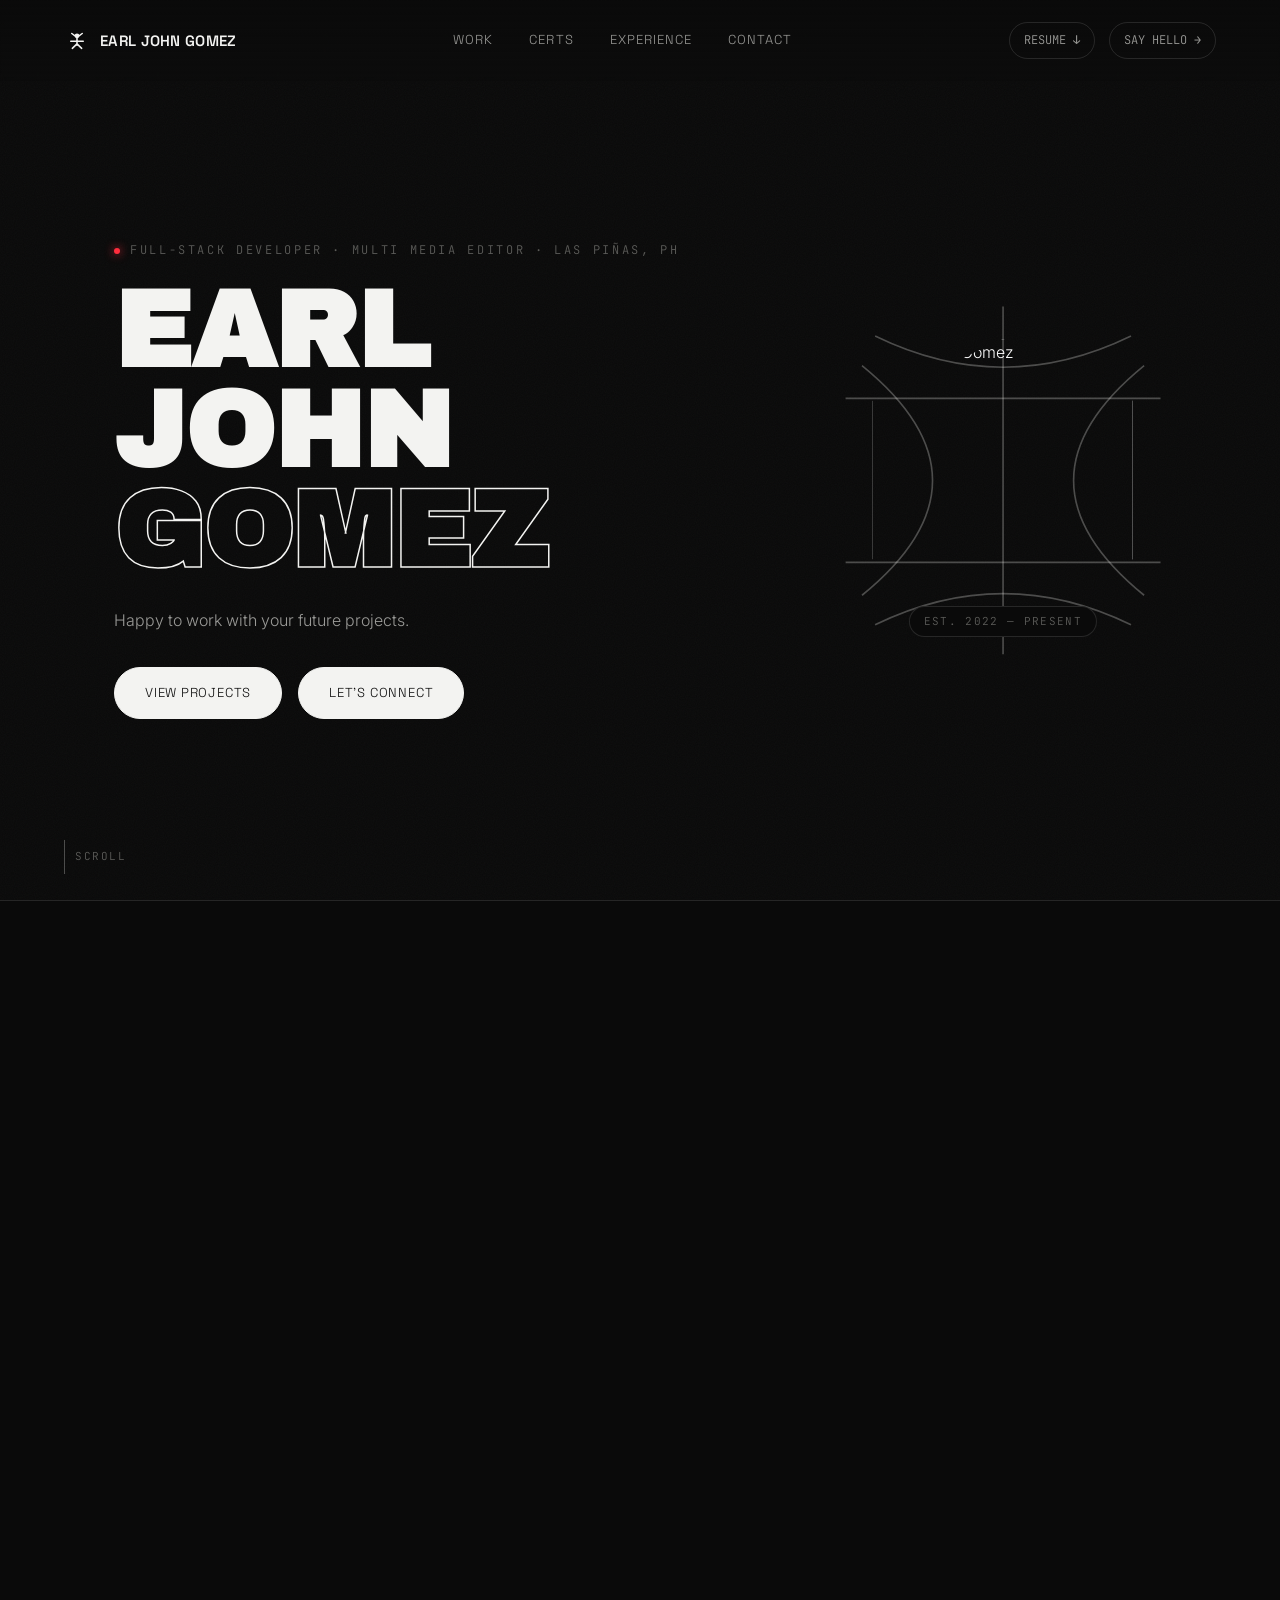
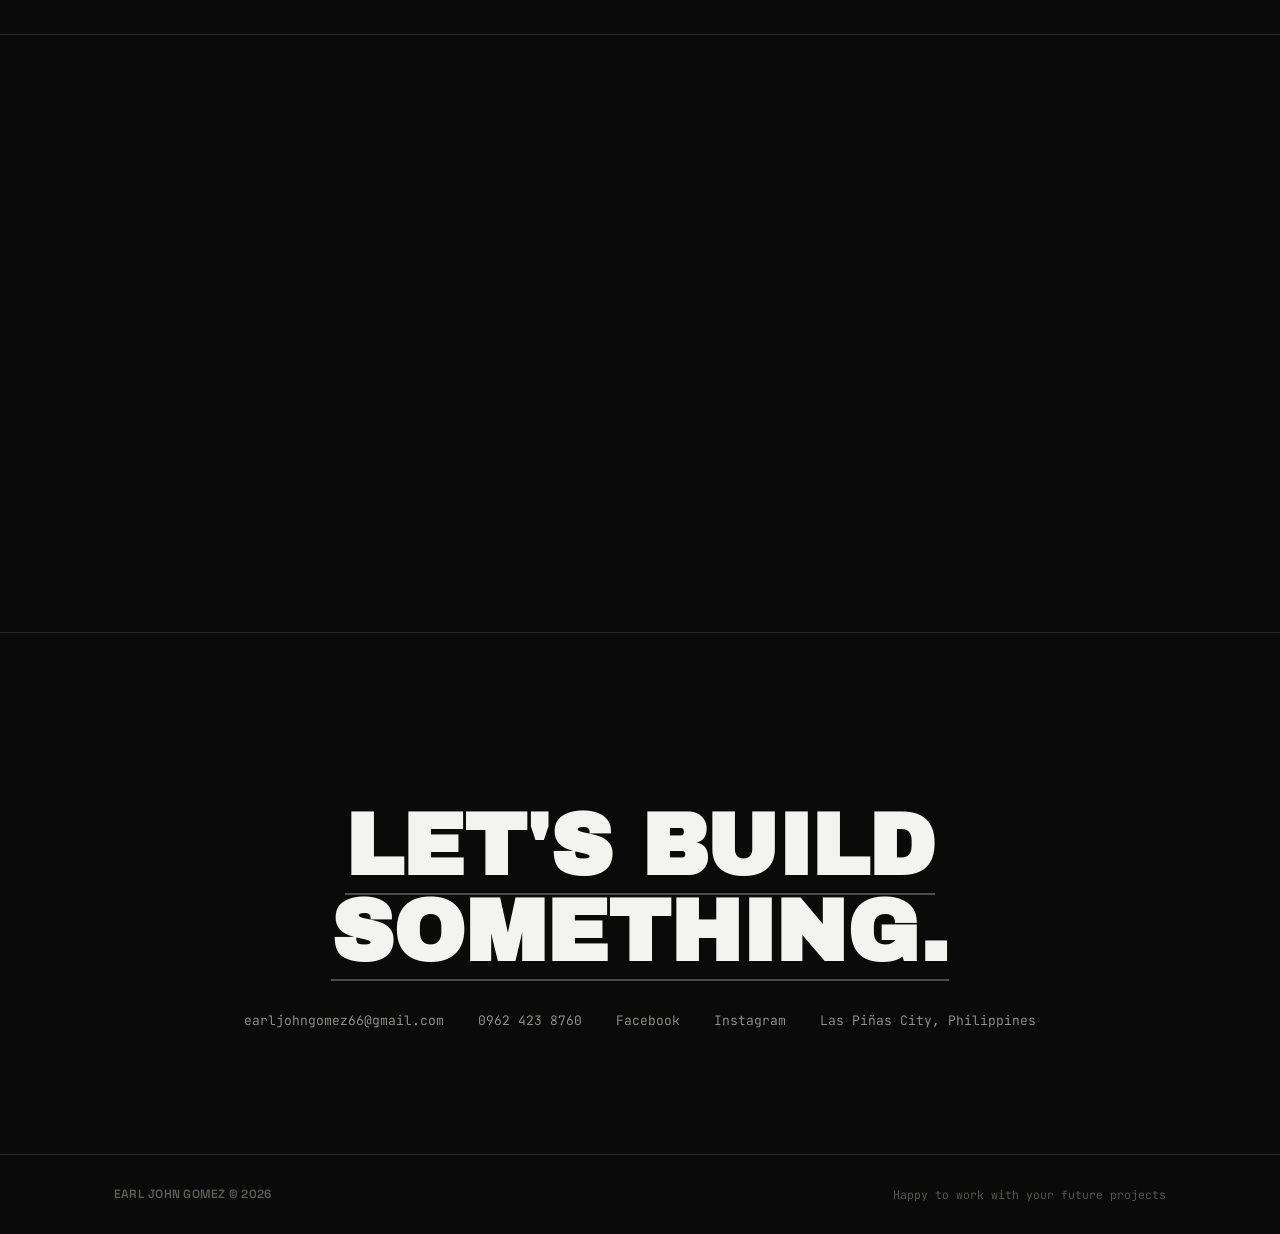
==== commit b4bd0fa4: "feat: convert Digital Projects from carousel to grid with zoom - Replace carousel with responsive gr" ====
--- a/portfolio/index.html
+++ b/portfolio/index.html
@@ -711,50 +711,15 @@
              Brand design, menu layouts, and promotional materials.
           </p>
         </div>
-
-        <div class="carousel-shell" data-reveal>
-          <div class="carousel-track" id="digTrack"></div>
-          <div class="carousel-controls">
-            <div class="car-track-index">
-              <div class="track-bar"><em id="digFill"></em></div>
-              <span class="track-label"
-                >TRACKING <b id="digCount">01</b> / 05</span
-              >
-            </div>
-            <div class="car-arrows">
-              <button
-                class="car-arrow"
-                id="digPrev"
-                aria-label="Previous digital project"
-              >
-                <svg
-                  viewBox="0 0 24 24"
-                  fill="none"
-                  stroke="currentColor"
-                  stroke-width="2"
-                >
-                  <path d="M15 18l-6-6 6-6" />
-                </svg>
-              </button>
-              <button
-                class="car-arrow"
-                id="digNext"
-                aria-label="Next digital project"
-              >
-                <svg
-                  viewBox="0 0 24 24"
-                  fill="none"
-                  stroke="currentColor"
-                  stroke-width="2"
-                >
-                  <path d="M9 18l6-6-6-6" />
-                </svg>
-              </button>
-            </div>
-          </div>
-        </div>
+        <div class="dig-grid" id="digGrid" data-reveal></div>
       </div>
     </section>
+
+    <!-- Image Lightbox -->
+    <div class="lightbox" id="lightbox">
+      <button class="lightbox-close" id="lightboxClose" aria-label="Close">&times;</button>
+      <img class="lightbox-img" id="lightboxImg" alt="" />
+    </div>
 
     <section class="pad hairline" id="education">
       <div class="wrap">
--- a/portfolio/styles.css
+++ b/portfolio/styles.css
@@ -1076,6 +1076,122 @@
   font-size: 13px;
 }
 
+/* ---------- digital projects grid ---------- */
+.dig-grid {
+  display: grid;
+  grid-template-columns: repeat(auto-fill, minmax(300px, 1fr));
+  gap: 20px;
+}
+.dig-card {
+  border: 1px solid var(--line);
+  border-radius: 14px;
+  overflow: hidden;
+  transition: 0.3s var(--ease);
+  cursor: default;
+}
+.dig-card:hover {
+  border-color: var(--line-strong);
+  background: rgba(255, 255, 255, 0.02);
+}
+.dig-img-wrap {
+  position: relative;
+  width: 100%;
+  aspect-ratio: 4/3;
+  overflow: hidden;
+  background: var(--panel);
+}
+.dig-img {
+  width: 100%;
+  height: 100%;
+  object-fit: cover;
+  transition: transform 0.5s var(--ease);
+  cursor: zoom-in;
+}
+.dig-img:hover {
+  transform: scale(1.05);
+}
+.dig-info {
+  padding: 20px;
+}
+.dig-info h4 {
+  font-family: var(--head);
+  font-weight: 600;
+  font-size: 15px;
+  margin-bottom: 6px;
+  line-height: 1.35;
+}
+.dig-period {
+  display: block;
+  font-family: var(--mono);
+  font-size: 11px;
+  color: var(--fg-faint);
+  margin-bottom: 2px;
+}
+.dig-org {
+  display: block;
+  font-family: var(--head);
+  font-size: 12px;
+  color: var(--fg-dim);
+  margin-bottom: 8px;
+}
+.dig-desc {
+  color: var(--fg-dim);
+  font-size: 13px;
+  line-height: 1.5;
+}
+
+/* ---------- lightbox ---------- */
+.lightbox {
+  position: fixed;
+  inset: 0;
+  z-index: 200;
+  background: rgba(0, 0, 0, 0.9);
+  display: flex;
+  align-items: center;
+  justify-content: center;
+  opacity: 0;
+  visibility: hidden;
+  transition: opacity 0.3s var(--ease), visibility 0.3s;
+  cursor: zoom-out;
+  padding: 40px;
+}
+.lightbox.open {
+  opacity: 1;
+  visibility: visible;
+}
+.lightbox-img {
+  max-width: 90vw;
+  max-height: 85vh;
+  object-fit: contain;
+  border-radius: 8px;
+  box-shadow: 0 20px 60px rgba(0, 0, 0, 0.5);
+  transform: scale(0.9);
+  transition: transform 0.4s var(--ease);
+}
+.lightbox.open .lightbox-img {
+  transform: scale(1);
+}
+.lightbox-close {
+  position: absolute;
+  top: 20px;
+  right: 24px;
+  font-size: 32px;
+  color: var(--fg-dim);
+  width: 48px;
+  height: 48px;
+  display: flex;
+  align-items: center;
+  justify-content: center;
+  border: 1px solid var(--line);
+  border-radius: 50%;
+  transition: 0.3s;
+  z-index: 210;
+}
+.lightbox-close:hover {
+  color: var(--fg);
+  border-color: var(--fg);
+}
+
 /* ---------- contact ---------- */
 .contact-inner {
   text-align: center;
